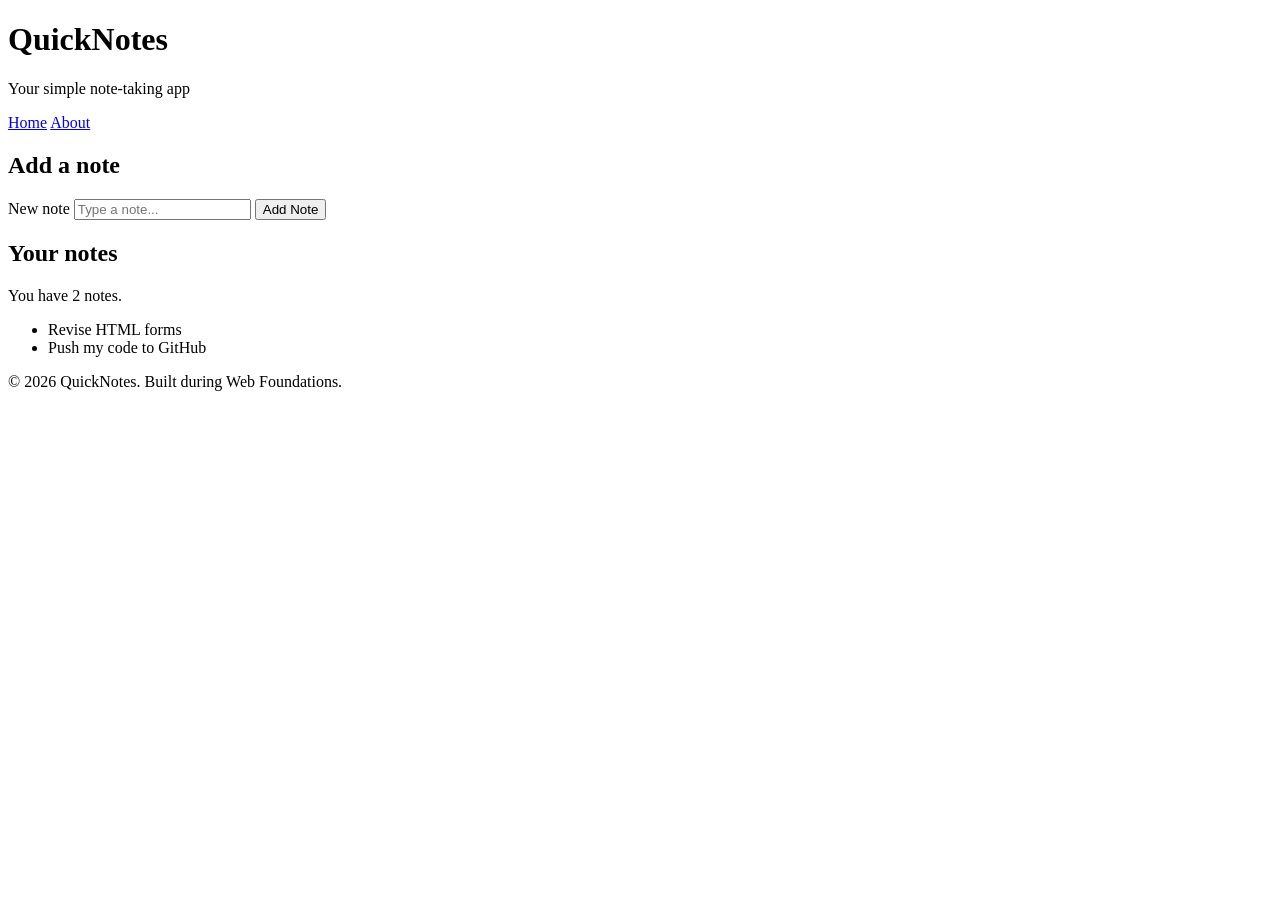
==== index.html @ 62e1da74 "Publish assignment pages" ====
<!DOCTYPE html>
<html lang="en">
  <head>
    <meta charset="UTF-8">
    <meta name="viewport" content="width=device-width, initial-scale=1.0">
    <meta http-equiv="refresh" content="0; url=day1/index.html">
    <title>Web Foundations - Daily Assignments</title>
  </head>
  <body>
    <p><a href="day1/index.html">Open Day 1 QuickNotes</a></p>
  </body>
</html>
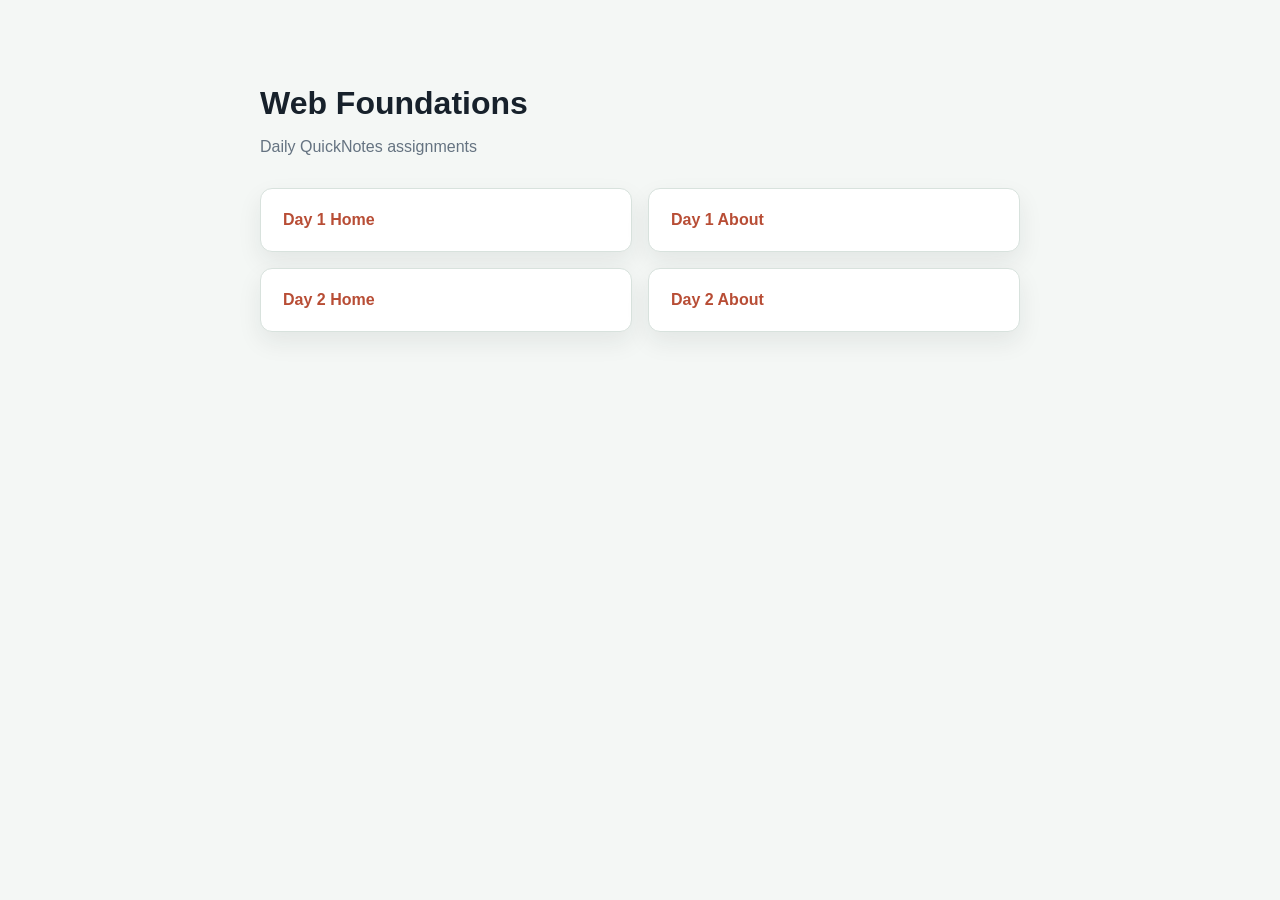
==== commit 89db92c8: "Update assignment links" ====
--- a/index.html
+++ b/index.html
@@ -1,12 +1,75 @@
 <!DOCTYPE html>
 <html lang="en">
   <head>
-    <meta charset="UTF-8">
-    <meta name="viewport" content="width=device-width, initial-scale=1.0">
-    <meta http-equiv="refresh" content="0; url=day1/index.html">
+    <meta charset="UTF-8" />
+    <meta name="viewport" content="width=device-width, initial-scale=1.0" />
     <title>Web Foundations - Daily Assignments</title>
+    <style>
+      :root {
+        color: #17212b;
+        background: #f4f7f5;
+        font-family: "Segoe UI", sans-serif;
+      }
+
+      body {
+        max-width: 760px;
+        margin: 0 auto;
+        padding: 64px 24px;
+      }
+
+      h1 {
+        margin-bottom: 8px;
+      }
+
+      p {
+        color: #657381;
+      }
+
+      nav {
+        display: grid;
+        grid-template-columns: repeat(2, 1fr);
+        gap: 16px;
+        margin-top: 32px;
+      }
+
+      a {
+        padding: 22px;
+        border: 1px solid #d8e2dd;
+        border-radius: 12px;
+        background: white;
+        color: #b84d35;
+        font-weight: 700;
+        text-decoration: none;
+        box-shadow: 0 10px 24px rgba(23, 33, 43, 0.08);
+      }
+
+      a:hover,
+      a:focus-visible {
+        background: #17212b;
+        color: white;
+      }
+
+      @media (max-width: 600px) {
+        body {
+          padding: 40px 18px;
+        }
+
+        nav {
+          grid-template-columns: 1fr;
+        }
+      }
+    </style>
   </head>
   <body>
-    <p><a href="day1/index.html">Open Day 1 QuickNotes</a></p>
+    <main>
+      <h1>Web Foundations</h1>
+      <p>Daily QuickNotes assignments</p>
+      <nav aria-label="Assignment pages">
+        <a href="day1/index.html">Day 1 Home</a>
+        <a href="day1/about.html">Day 1 About</a>
+        <a href="day2/index.html">Day 2 Home</a>
+        <a href="day2/about.html">Day 2 About</a>
+      </nav>
+    </main>
   </body>
 </html>
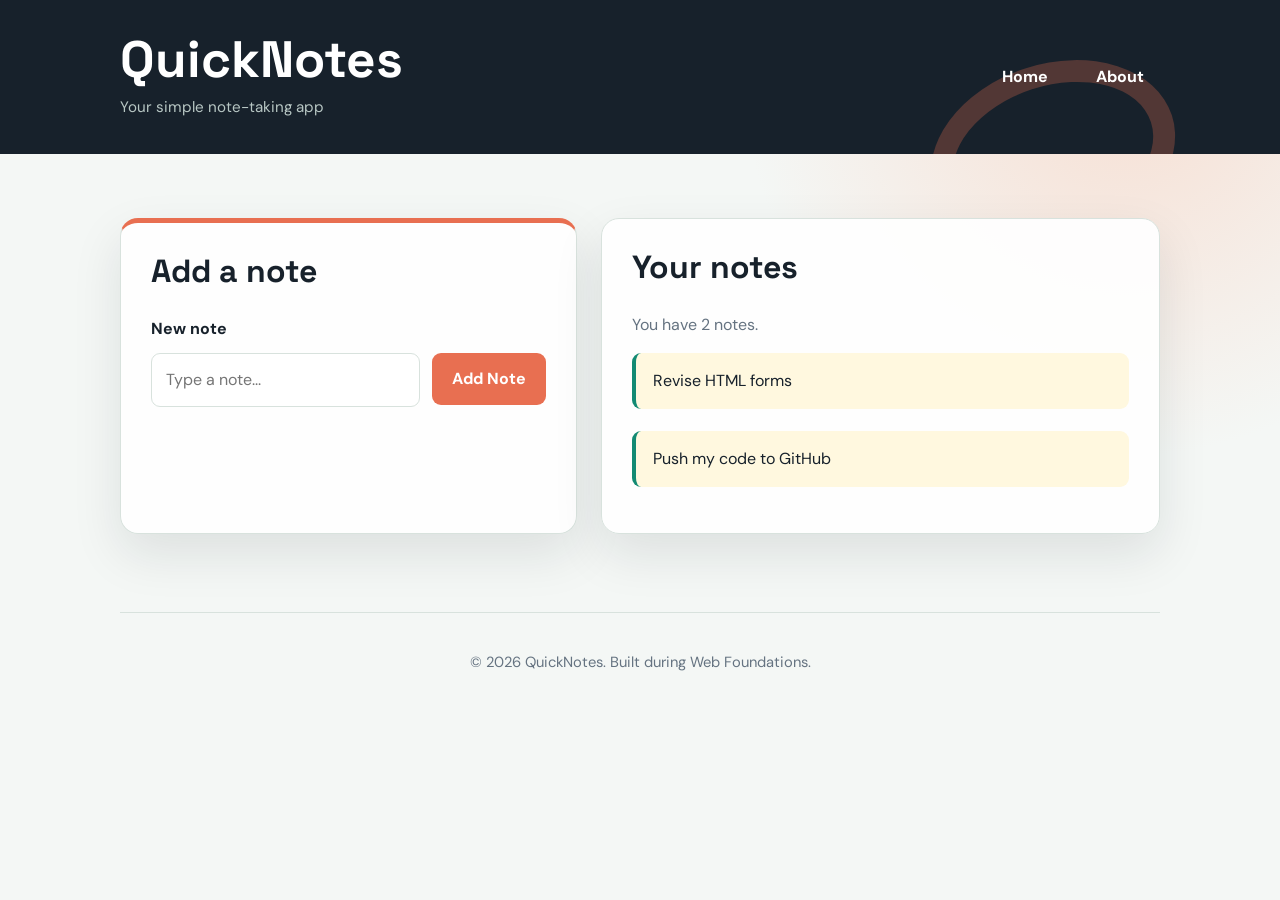
==== commit b280daaa: "Publish updated QuickNotes pages Publish the polished Day 1 and Day 2 designs, note persistence, and" ====
--- a/index.html
+++ b/index.html
@@ -3,73 +3,10 @@
   <head>
     <meta charset="UTF-8" />
     <meta name="viewport" content="width=device-width, initial-scale=1.0" />
-    <title>Web Foundations - Daily Assignments</title>
-    <style>
-      :root {
-        color: #17212b;
-        background: #f4f7f5;
-        font-family: "Segoe UI", sans-serif;
-      }
-
-      body {
-        max-width: 760px;
-        margin: 0 auto;
-        padding: 64px 24px;
-      }
-
-      h1 {
-        margin-bottom: 8px;
-      }
-
-      p {
-        color: #657381;
-      }
-
-      nav {
-        display: grid;
-        grid-template-columns: repeat(2, 1fr);
-        gap: 16px;
-        margin-top: 32px;
-      }
-
-      a {
-        padding: 22px;
-        border: 1px solid #d8e2dd;
-        border-radius: 12px;
-        background: white;
-        color: #b84d35;
-        font-weight: 700;
-        text-decoration: none;
-        box-shadow: 0 10px 24px rgba(23, 33, 43, 0.08);
-      }
-
-      a:hover,
-      a:focus-visible {
-        background: #17212b;
-        color: white;
-      }
-
-      @media (max-width: 600px) {
-        body {
-          padding: 40px 18px;
-        }
-
-        nav {
-          grid-template-columns: 1fr;
-        }
-      }
-    </style>
+    <meta http-equiv="refresh" content="0; url=day2/index.html" />
+    <title>QuickNotes</title>
   </head>
   <body>
-    <main>
-      <h1>Web Foundations</h1>
-      <p>Daily QuickNotes assignments</p>
-      <nav aria-label="Assignment pages">
-        <a href="day1/index.html">Day 1 Home</a>
-        <a href="day1/about.html">Day 1 About</a>
-        <a href="day2/index.html">Day 2 Home</a>
-        <a href="day2/about.html">Day 2 About</a>
-      </nav>
-    </main>
+    <p><a href="day2/index.html">Open QuickNotes</a></p>
   </body>
 </html>
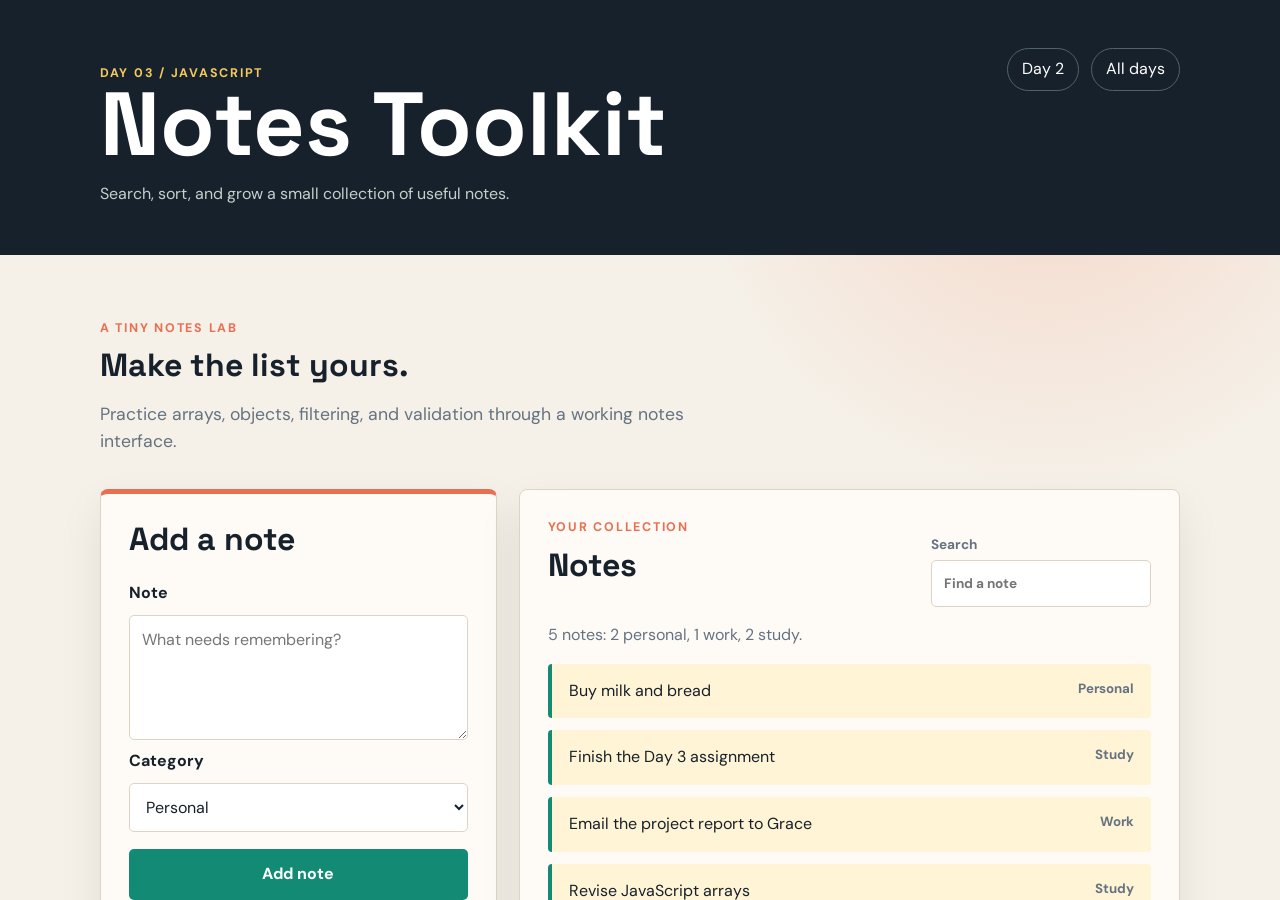
==== commit 361134e8: "Day 3 assignment" ====
--- a/index.html
+++ b/index.html
@@ -3,10 +3,10 @@
   <head>
     <meta charset="UTF-8" />
     <meta name="viewport" content="width=device-width, initial-scale=1.0" />
-    <meta http-equiv="refresh" content="0; url=day2/index.html" />
+    <meta http-equiv="refresh" content="0; url=day3/index.html" />
     <title>QuickNotes</title>
   </head>
   <body>
-    <p><a href="day2/index.html">Open QuickNotes</a></p>
+    <p><a href="day3/index.html">Open QuickNotes</a></p>
   </body>
 </html>
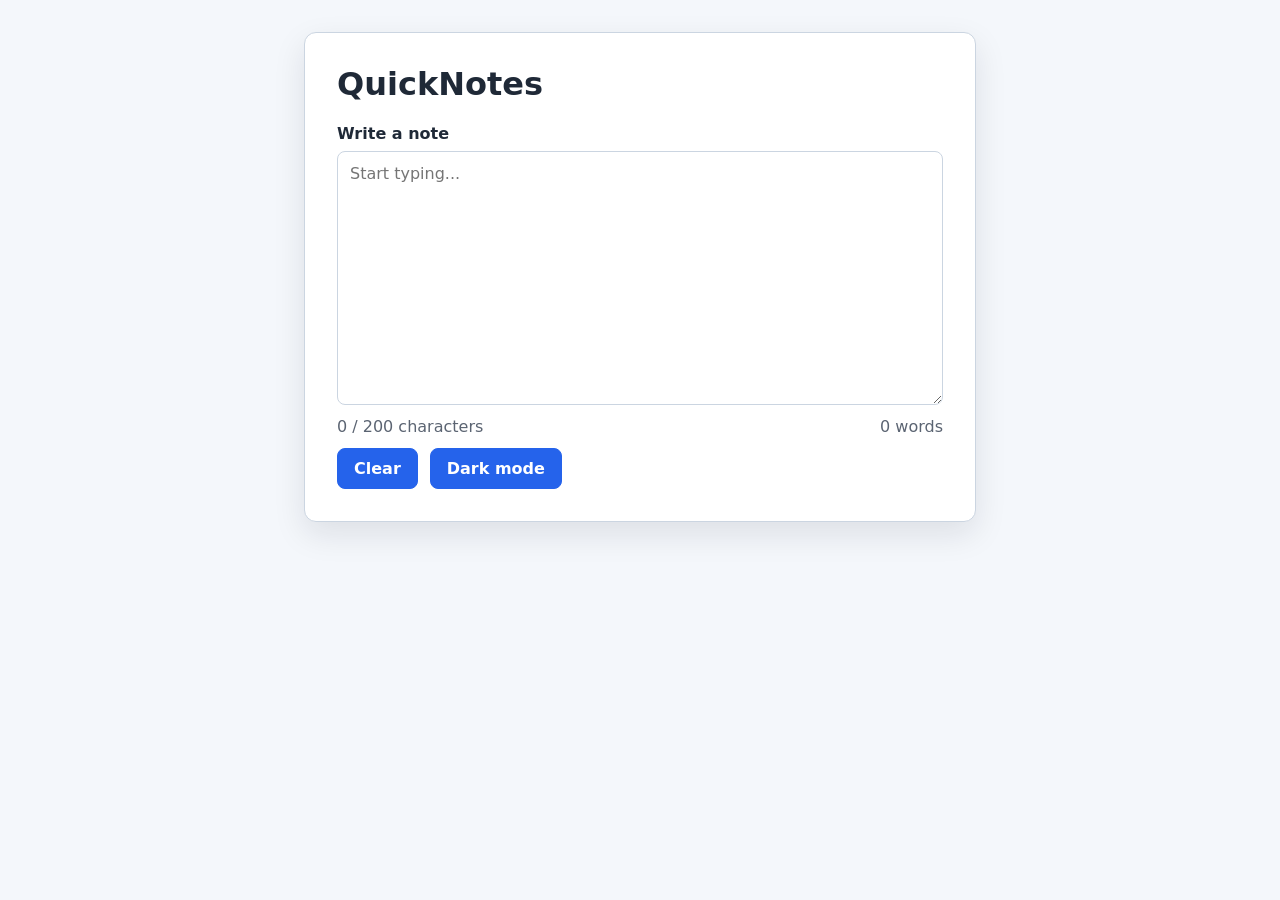
==== commit 1c1a3207: "Set Day 4 as the published landing page Co-authored-by: Copilot <223556219+Copilot@users.noreply.git" ====
--- a/index.html
+++ b/index.html
@@ -3,10 +3,10 @@
   <head>
     <meta charset="UTF-8" />
     <meta name="viewport" content="width=device-width, initial-scale=1.0" />
-    <meta http-equiv="refresh" content="0; url=day3/index.html" />
+    <meta http-equiv="refresh" content="0; url=day4/index.html" />
     <title>QuickNotes</title>
   </head>
   <body>
-    <p><a href="day3/index.html">Open QuickNotes</a></p>
+    <p><a href="day4/index.html">Open QuickNotes</a></p>
   </body>
 </html>
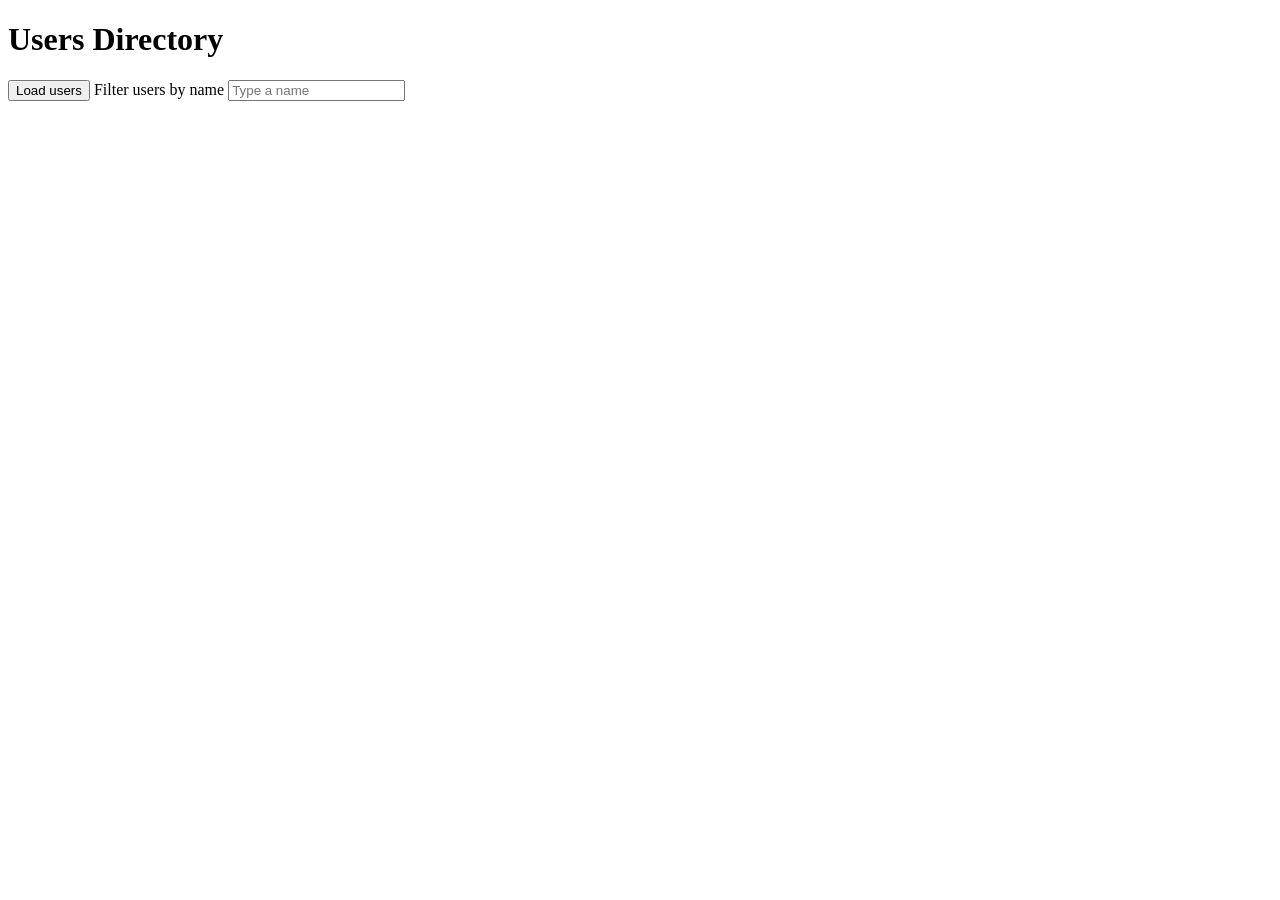
==== commit 81d88bfd: "Point Pages to Day 5" ====
--- a/index.html
+++ b/index.html
@@ -3,10 +3,10 @@
   <head>
     <meta charset="UTF-8" />
     <meta name="viewport" content="width=device-width, initial-scale=1.0" />
-    <meta http-equiv="refresh" content="0; url=day4/index.html" />
-    <title>QuickNotes</title>
+    <meta http-equiv="refresh" content="0; url=day5/index.html" />
+    <title>Users Directory</title>
   </head>
   <body>
-    <p><a href="day4/index.html">Open QuickNotes</a></p>
+    <p><a href="day5/index.html">Open Users Directory</a></p>
   </body>
 </html>
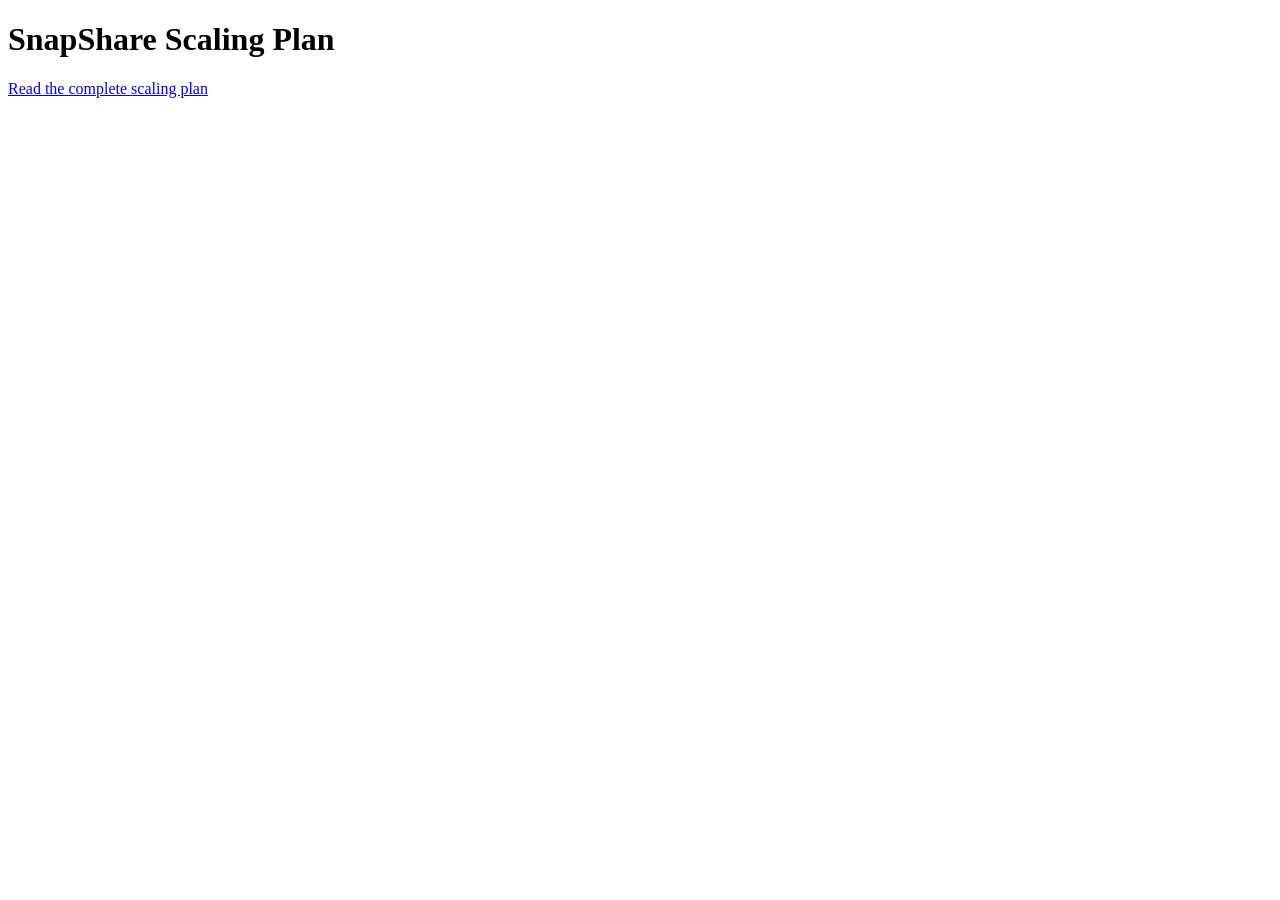
==== commit 3bd1d736: "Publish Day 7 as homepage Point GitHub Pages to the Day 7 scaling plan and clarify peak upload and s" ====
--- a/index.html
+++ b/index.html
@@ -3,10 +3,10 @@
   <head>
     <meta charset="UTF-8" />
     <meta name="viewport" content="width=device-width, initial-scale=1.0" />
-    <meta http-equiv="refresh" content="0; url=day5/index.html" />
-    <title>Users Directory</title>
+    <meta http-equiv="refresh" content="0; url=day7/index.html" />
+    <title>SnapShare Scaling Plan</title>
   </head>
   <body>
-    <p><a href="day5/index.html">Open Users Directory</a></p>
+    <p><a href="day7/index.html">Open SnapShare Scaling Plan</a></p>
   </body>
 </html>
